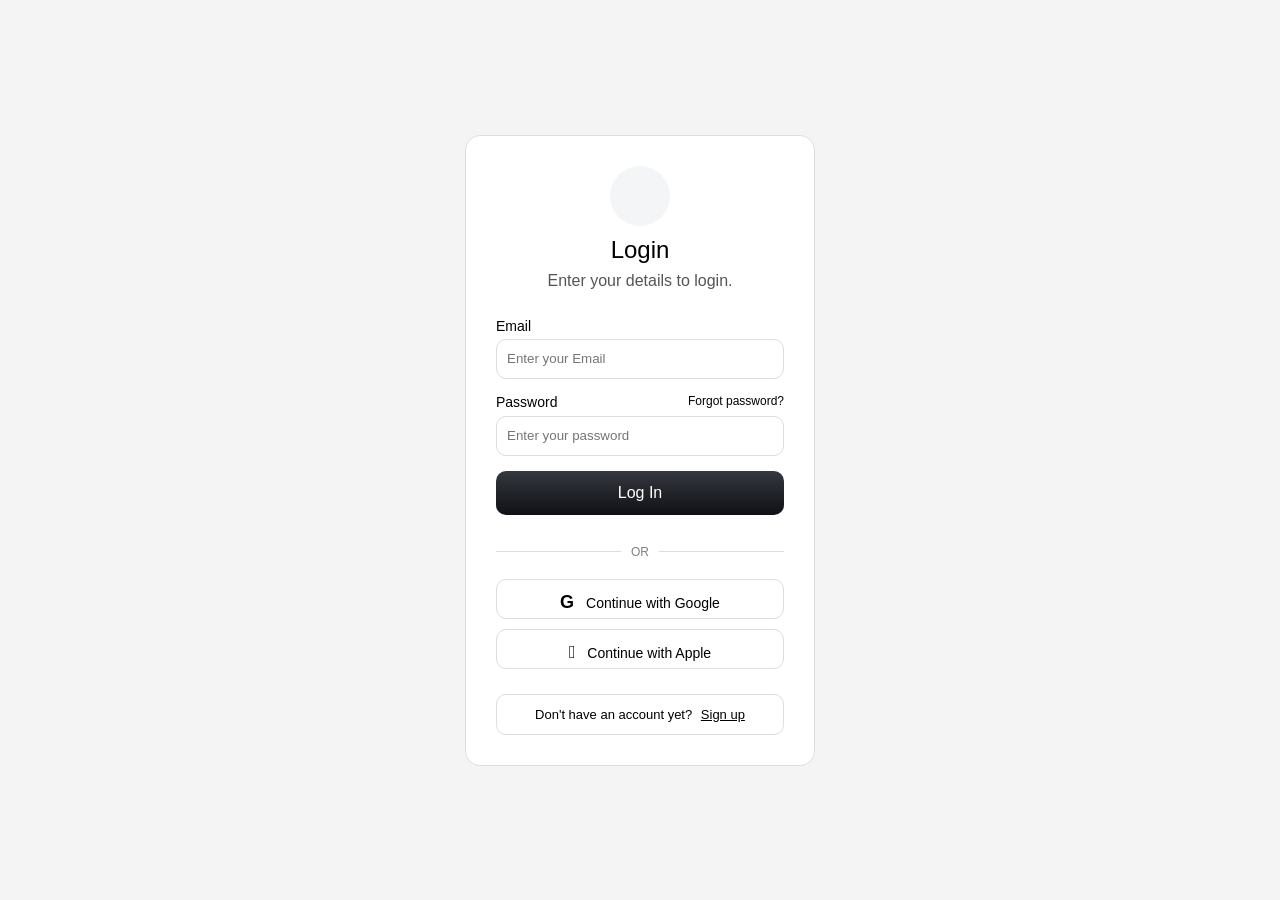
==== index.html @ 2cad7917 "initial commit" ====
<!DOCTYPE html>
<html lang="en">
<head>
    <meta charset="UTF-8">
    <meta name="viewport" content="width=device-width, initial-scale=1.0">
    <title>Login</title>
    <link rel="stylesheet" href="index.css">
    
</head>
<body>

    <div class="container">

     <div class="card">

        <div class="icon"></div>

         <h2>Login</h2>
         <p>Enter your details to login.</p>

    <form>

     <label>Email</label>
     <input type="email" placeholder="Enter your Email" required>

    <div class="password">
     <label>Password</label>
     <a href="#">Forgot password?</a>
    </div>

     <input type="password" placeholder="Enter your password" required>

      <button type="submit">Log In</button>
      <p id="error"></p>

     </form>

        <div class="or">
         <span>OR</span>
        </div>

        <button class="google">
         <strong>G</strong> Continue with Google
        </button>

            
        <button class="apple">
         <strong></strong> Continue with Apple
        </button>

        <div class="signup">
        Don't have an account yet? <a href="signup.html">Sign up</a>
        </div>

        </div>

    </div>

    <script src="login.js">
const emailInput = document.getElementById("email");
const passwordInput = document.getElementById("password");
const loginButton = document.getElementById("loginButton");
const errorMessage = document.getElementById("error");

emailInput.addEventListener("input", function () {

    if (emailInput.value === "william@example.com") {
        errorMessage.textContent = "";
    } else if (emailInput.value !== "") {
        errorMessage.textContent = "No account found with this email. Please sign up.";
    } else {
        errorMessage.textContent = "";
    }

    checkInputs();
});

passwordInput.addEventListener("input", function () {
    checkInputs();
});

function checkInputs() {

    if (emailInput.value === "william@example.com" && passwordInput.value !== "") {
        loginButton.disabled = false;
    } else {
        loginButton.disabled = true;
    }
}

loginButton.addEventListener("click", function () {

    if (emailInput.value === "william@example.com" && passwordInput.value === "123abc56") {
        alert("Login successful!");
    } else {
        alert("Incorrect password!");
    }

});


    </script>

</body>
</html>
---- index.css ----
* {
    margin:0;
    padding:0;
    box-sizing:border-box;
}

body {
    font-family:Arial, sans-serif;
    background-color:#f4f5f7;
    min-height:100vh;
    display:flex;
    justify-content:center;
    align-items:center;
}

.container {
    width:100%;
    display:flex;
    justify-content:center;
    align-items:center;
}

.card {
    width:420px;
    background-color:white;
    padding:30px;
    border:1px solid #ddd;
    border-radius:20px;
}

.icon {
    width:60px;
    height:60px;
    background-color:#f4f5f6;
    border-radius:50%;
    display:flex;
    justify-content:center;
    align-items:center;
    font-size:28px;
    margin:0 auto 10px;
}

h2 {
    text-align:center;
    font-size:24px;
    font-weight:normal;
    margin-bottom:8px;
}

p {
    text-align:center;
    color: #555;
    margin-bottom: 28px;
}

label {
    display: block;
    font-size: 14px;
    margin-bottom: 8px;
}

input {
    width:100%;
    height:40px;
    padding:10px;
    border:1px solid #ddd;
    border-radius:10px;
    margin-bottom:18px;
}

.password {
    display:flex;
    justify-content:space-between;
    align-items:center;
}

.password a {
    font-size:12px;
    color: black;
    text-decoration:none;
    margin-bottom:8px;
}

form button {
    width:100%;
    height:44px;
    background:linear-gradient(to bottom, #34373e, #101116);
    color: white;
    border:none;
    border-radius:10px;
    font-size: 16px;
    cursor: pointer;
    margin-bottom: 20px;
}

.or {
    display: flex;
    align-items: center;
    gap: 10px;
    color: #999;
    font-size: 12px;
    margin-bottom: 20px;
}

.or::before,
.or::after {
    content: "";
    height: 1px;
    background-color: #ddd;
    flex: 1;
}

.google,
.apple {
    width: 100%;
    height: 40px;
    background-color: white;
    border: 1px solid #ddd;
    border-radius: 10px;
    margin-bottom: 10px;
    font-size: 14px;
    cursor: pointer;
}

.google strong,
.apple strong {
    font-size: 18px;
    margin-right: 8px;
}

.signup {
    text-align: center;
    font-size: 13px;
    color: #555;
    margin-top: 15px;
}

.signup a {
    color: black;
    margin-left: 5px;
}
#error {
    color: #d93025;
    font-size: 13px;
    margin-top: -10px;
    margin-bottom: 15px;
    text-align: left;
}


/* Signup styling*/


body {
    font-family: Arial, sans-serif;
    background-color: #f4f4f4;
    display: flex;
    justify-content: center;
    align-items: center;
    min-height: 100vh;
}

.card {
    background-color: white;
    width: 350px;
    padding: 30px;
    border-radius: 15px;
}

h2 {
    text-align: center;
}

p {
    text-align: center;
}

label {
    display: block;
    margin-bottom: 5px;
}

input {
    width: 100%;
    padding: 10px;
    margin-bottom: 15px;
    box-sizing: border-box;
    border: 1px solid #ddd;
    border-radius: 10px;
}

button {
    width: 100%;
    padding: 12px;
    margin-bottom: 10px;
    border: 1px solid #ddd;
    border-radius: 10px;
    cursor: pointer;
}

form button {
    background-color: #222;
    color: white;
}

.or {
    display: flex;
    align-items: center;
    gap: 10px;
    color: gray;
    margin: 20px 0;
}

.or::before,
.or::after {
    content: "";
    height: 1px;
    background-color: #ddd;
    flex: 1;
}

.google,
.apple {
    background-color: white;
}

.signup {
    display: block;
    width: 100%;
    padding: 12px;
    border: 1px solid #ddd;
    border-radius: 10px;
    text-align: center;
    text-decoration: none;
    color: black;
    margin-top: 15px;
    box-sizing: border-box;
}

.signup:hover {
    background-color: #f4f4f4;
}

#error {
    color: red;
    font-size: 13px;
    text-align: left;
}
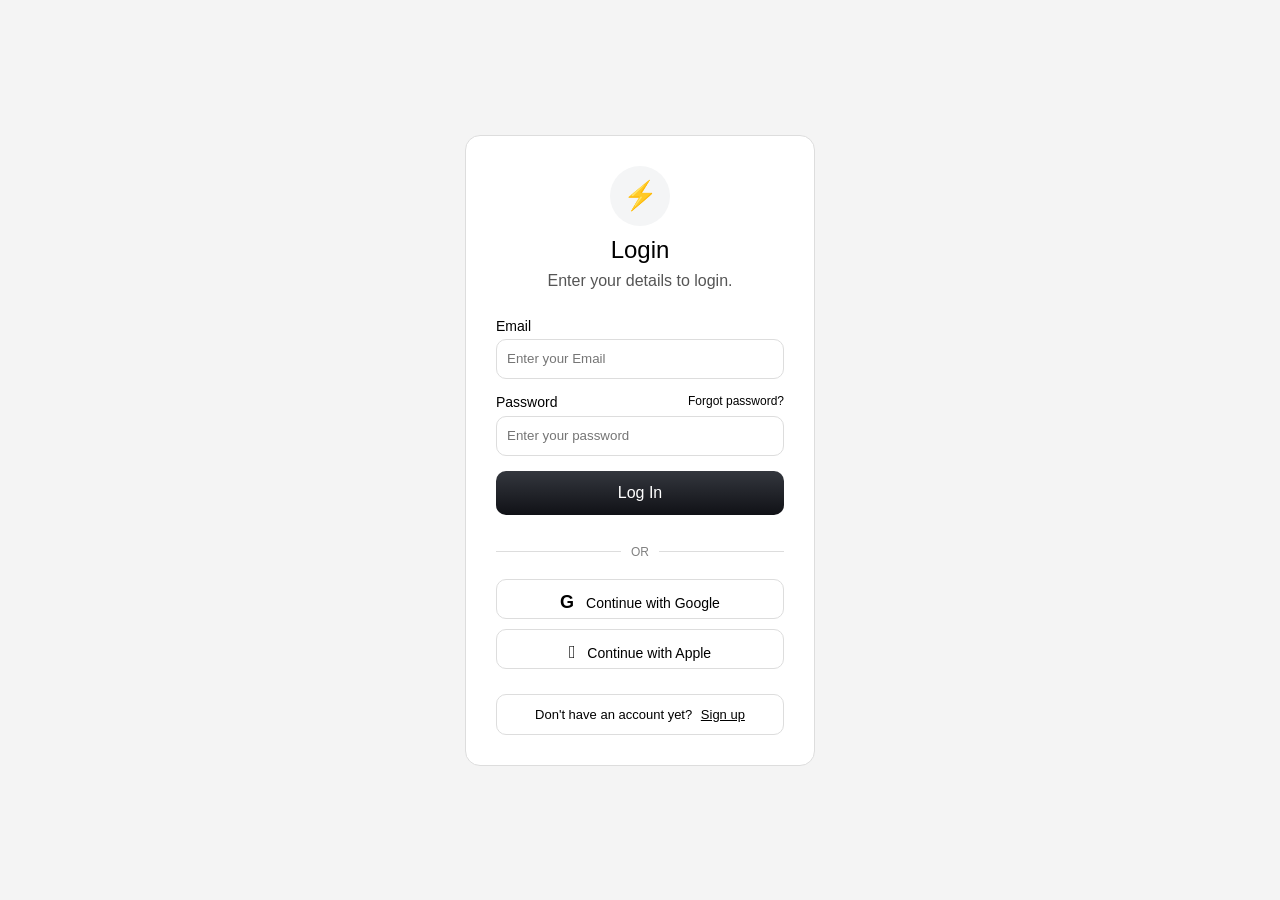
==== commit 703c0a22: "some changes" ====
--- a/index.html
+++ b/index.html
@@ -5,7 +5,7 @@
     <meta name="viewport" content="width=device-width, initial-scale=1.0">
     <title>Login</title>
     <link rel="stylesheet" href="index.css">
-    
+
 </head>
 <body>
 
@@ -13,7 +13,7 @@
 
      <div class="card">
 
-        <div class="icon"></div>
+        <div class="icon">⚡</div>
 
          <h2>Login</h2>
          <p>Enter your details to login.</p>
@@ -21,16 +21,16 @@
     <form>
 
      <label>Email</label>
-     <input type="email" placeholder="Enter your Email" required>
+     <input type="email" placeholder="Enter your Email" required id="email">
 
     <div class="password">
      <label>Password</label>
      <a href="#">Forgot password?</a>
     </div>
 
-     <input type="password" placeholder="Enter your password" required>
+     <input type="password" placeholder="Enter your password" required id="password">
 
-      <button type="submit">Log In</button>
+      <button type="button" id="loginButton">Log In</button>
       <p id="error"></p>
 
      </form>
@@ -56,7 +56,7 @@
 
     </div>
 
-    <script src="login.js">
+    <script>
 const emailInput = document.getElementById("email");
 const passwordInput = document.getElementById("password");
 const loginButton = document.getElementById("loginButton");
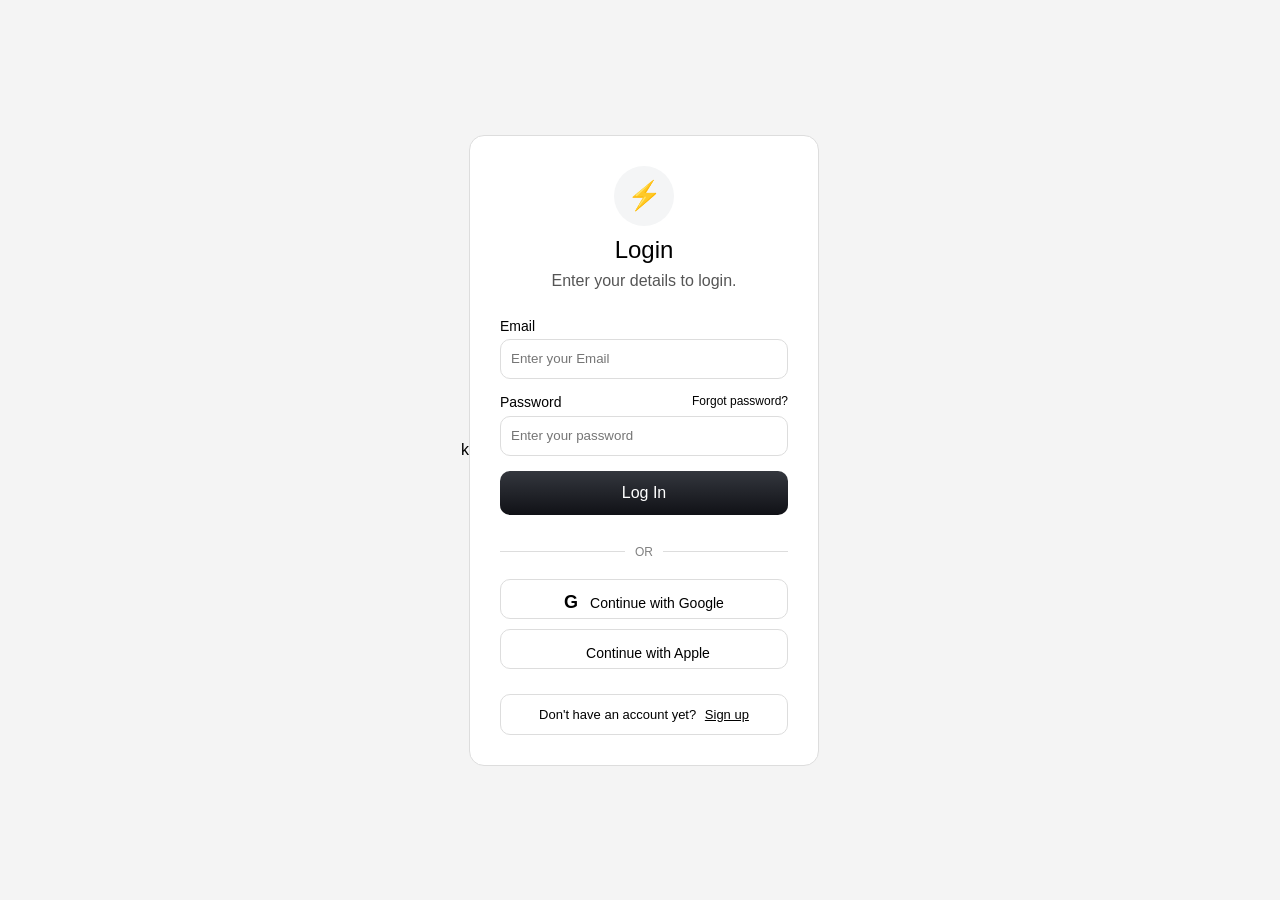
==== commit 1a64f414: "some changes2" ====
--- a/index.html
+++ b/index.html
@@ -9,7 +9,7 @@
 </head>
 <body>
 
-    <div class="container">
+    <div class="container">k
 
      <div class="card">
 
@@ -45,7 +45,7 @@
 
             
         <button class="apple">
-         <strong></strong> Continue with Apple
+         <strong></strong> Continue with Apple
         </button>
 
         <div class="signup">
@@ -56,7 +56,8 @@
 
     </div>
 
-    <script>
+<script>
+
 const emailInput = document.getElementById("email");
 const passwordInput = document.getElementById("password");
 const loginButton = document.getElementById("loginButton");
